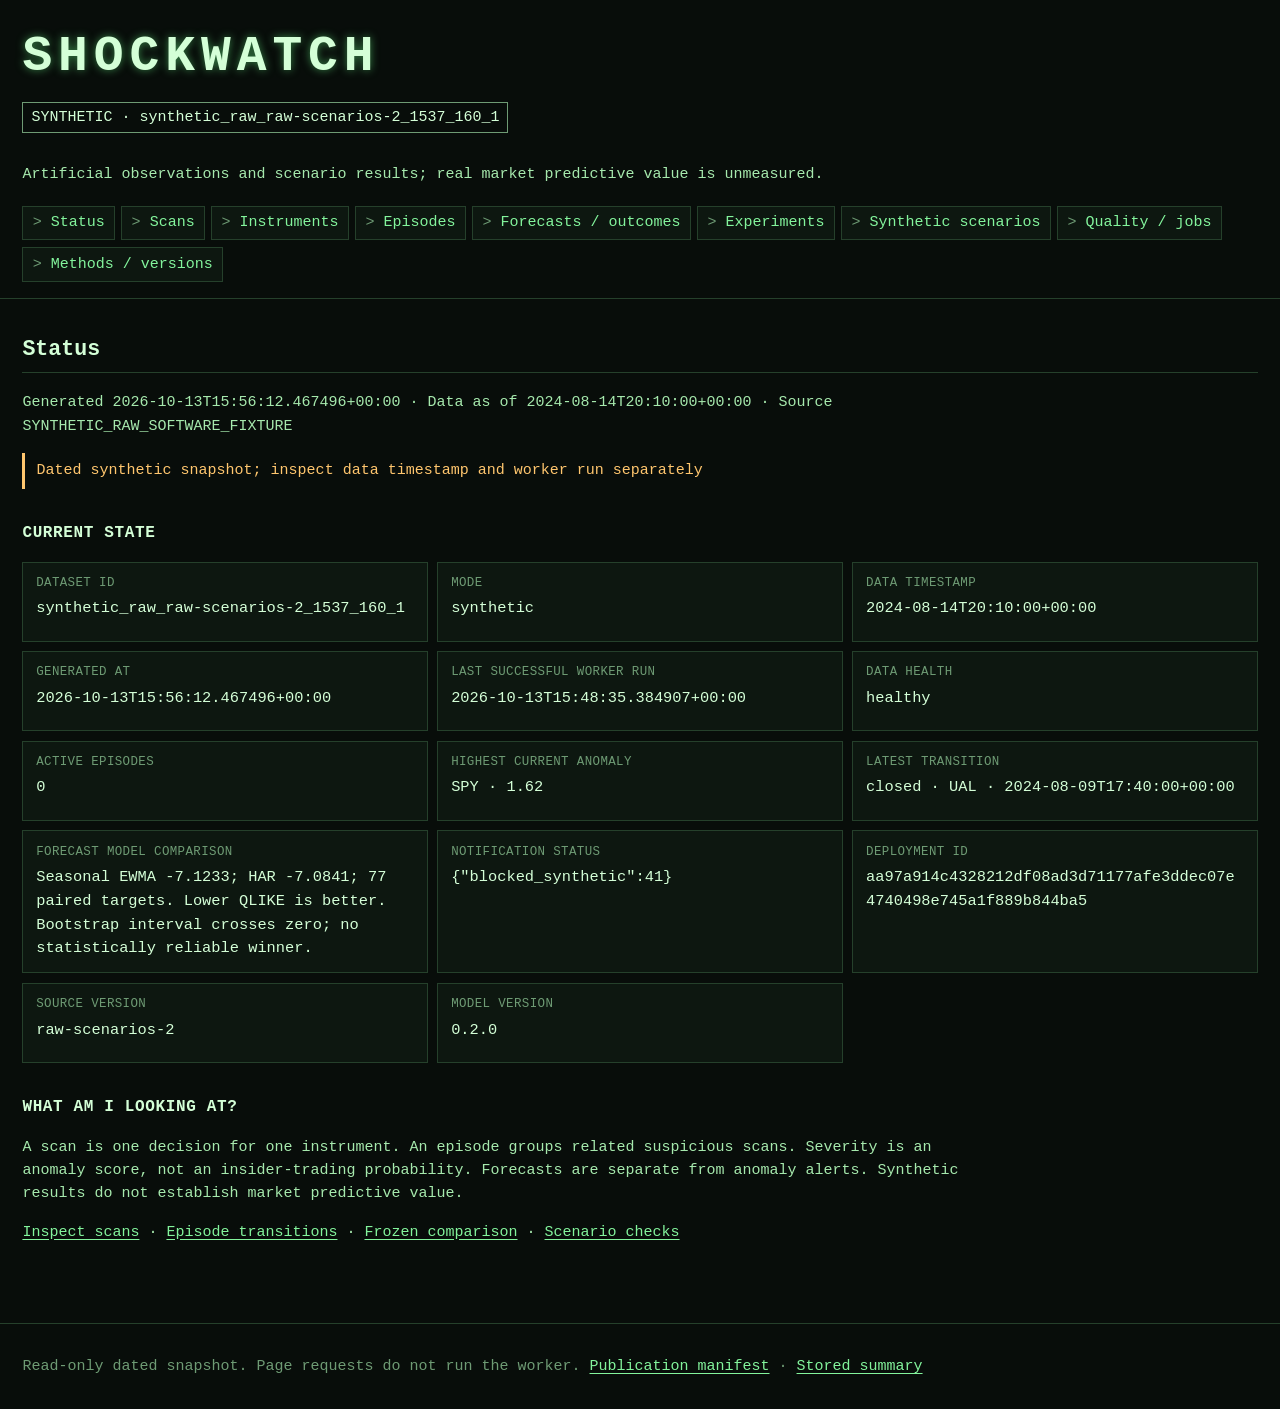
==== docs/index.html @ 3797bafb "Fix synthetic detector assessment and publish sanitized terminal site" ====
<!doctype html><html lang='en'><head><meta charset='utf-8'><meta name='viewport' content='width=device-width,initial-scale=1'>
<title>SHOCKWATCH — Status</title><link rel='stylesheet' href='style.css'></head><body><header><h1>SHOCKWATCH</h1><p class='label'>SYNTHETIC · synthetic_raw_raw-scenarios-2_1537_160_1</p><p>Artificial observations and scenario results; real market predictive value is unmeasured.</p><nav aria-label='Results pages'><a href='index.html'>Status</a><a href='scans.html'>Scans</a><a href='instruments.html'>Instruments</a><a href='episodes.html'>Episodes</a><a href='forecasts.html'>Forecasts / outcomes</a><a href='experiments.html'>Experiments</a><a href='scenarios.html'>Synthetic scenarios</a><a href='health.html'>Quality / jobs</a><a href='methods.html'>Methods / versions</a></nav></header><main><h2>Status</h2><p>Generated <time>2026-10-13T15:56:12.467496+00:00</time> · Data as of 2024-08-14T20:10:00+00:00 · Source SYNTHETIC_RAW_SOFTWARE_FIXTURE</p><p id='freshness' data-recorded='2026-10-13T15:48:35.384907+00:00'>Dated synthetic snapshot; inspect data timestamp and worker run separately</p><h3>Current state</h3><dl class='summary'><div><dt>dataset id</dt><dd>synthetic_raw_raw-scenarios-2_1537_160_1</dd></div><div><dt>mode</dt><dd>synthetic</dd></div><div><dt>data timestamp</dt><dd>2024-08-14T20:10:00+00:00</dd></div><div><dt>generated at</dt><dd>2026-10-13T15:56:12.467496+00:00</dd></div><div><dt>last successful worker run</dt><dd>2026-10-13T15:48:35.384907+00:00</dd></div><div><dt>data health</dt><dd>healthy</dd></div><div><dt>active episodes</dt><dd>0</dd></div><div><dt>highest current anomaly</dt><dd>SPY · 1.62</dd></div><div><dt>latest transition</dt><dd>closed · UAL · 2024-08-09T17:40:00+00:00</dd></div><div><dt>forecast model comparison</dt><dd>Seasonal EWMA -7.1233; HAR -7.0841; 77 paired targets. Lower QLIKE is better. Bootstrap interval crosses zero; no statistically reliable winner.</dd></div><div><dt>notification status</dt><dd>{&quot;blocked_synthetic&quot;:41}</dd></div><div><dt>deployment id</dt><dd>aa97a914c4328212df08ad3d71177afe3ddec07e4740498e745a1f889b844ba5</dd></div><div><dt>source version</dt><dd>raw-scenarios-2</dd></div><div><dt>model version</dt><dd>0.2.0</dd></div></dl><h3>What am I looking at?</h3><p>A scan is one decision for one instrument. An episode groups related suspicious scans. Severity is an anomaly score, not an insider-trading probability. Forecasts are separate from anomaly alerts. Synthetic results do not establish market predictive value.</p><p><a href='scans.html'>Inspect scans</a> · <a href='episodes.html'>Episode transitions</a> · <a href='experiments.html'>Frozen comparison</a> · <a href='scenarios.html'>Scenario checks</a></p></main><footer><p>Read-only dated snapshot. Page requests do not run the worker. <a href='publication.json'>Publication manifest</a> · <a href='exports/summary.json'>Stored summary</a></p></footer><script src='site.js'></script></body></html>
---- docs/style.css ----
:root{color-scheme:dark;--bg:#080d0a;--panel:#0d1710;--line:#25402b;--fg:#a6e9ad;--dim:#6e9b74;--bright:#d4ffd7;--amber:#ffc66e;--red:#ff7878}
*{box-sizing:border-box}
html{background:var(--bg)}
body{margin:0;background:var(--bg);color:var(--fg);font:15px/1.55 Consolas,'Courier New',monospace}
header,main,footer{width:100%;max-width:1320px;min-width:0;margin:auto;padding:1rem 1.4rem}
header{border-bottom:1px solid var(--line);padding-top:1.7rem}
h1{color:var(--bright);font-size:clamp(2rem,5vw,3.1rem);line-height:1.1;letter-spacing:.12em;margin:.15rem 0;text-shadow:0 0 8px #388448}
h2{color:var(--bright);font-size:1.35rem;border-bottom:1px solid var(--line);padding-bottom:.4rem}
h3{color:var(--bright);font-size:1rem;margin-top:2rem;text-transform:uppercase;letter-spacing:.04em}
p{max-width:105ch;overflow-wrap:anywhere}
a{color:#83f49c;text-decoration:underline;text-underline-offset:3px}
a:hover,a:focus{color:var(--bright);background:#183820}
a:focus-visible,input:focus-visible,summary:focus-visible{outline:2px solid var(--amber);outline-offset:2px}
nav{display:flex;flex-wrap:wrap;gap:.4rem;margin-top:1.2rem;max-width:100%;min-width:0}
nav a{display:inline-block;text-decoration:none;border:1px solid var(--line);padding:.3rem .58rem;background:var(--panel);overflow-wrap:anywhere;min-width:0}
nav a:before{content:'> ';color:var(--dim)}
.label{display:inline-block;border:1px solid var(--dim);padding:.2rem .5rem;color:var(--bright);max-width:100%;overflow-wrap:anywhere}
.scroll{max-width:100%;overflow-x:auto;margin:1rem 0;border:1px solid var(--line)}
table{width:100%;min-width:max-content;border-collapse:collapse;font-size:.86rem}
th,td{text-align:left;border-bottom:1px solid var(--line);padding:.5rem .65rem;vertical-align:top;max-width:42ch}
th{color:var(--bright);background:#132719;position:sticky;top:0;text-transform:uppercase;font-size:.75rem;letter-spacing:.04em}
tbody tr:nth-child(even){background:#0b140e}
tbody tr:hover{background:#12291a}
.crossed{color:var(--amber);font-weight:bold}
.badge{display:inline-block;border:1px solid currentColor;padding:.08rem .4rem;font-size:.78rem}
.badge.pass{color:var(--fg)}.badge.fail{color:var(--red)}.badge.muted{color:var(--dim)}
dl{display:grid;grid-template-columns:minmax(13rem,20rem) minmax(0,1fr);gap:.5rem 1rem}
dt{color:var(--dim)}dd{margin:0;color:var(--bright);overflow-wrap:anywhere}
dl.summary{grid-template-columns:repeat(3,minmax(0,1fr));gap:.6rem}
dl.summary>div{border:1px solid var(--line);background:var(--panel);padding:.7rem .8rem;min-height:5rem}
dl.summary dt{font-size:.78rem;text-transform:uppercase;letter-spacing:.03em}
dl.summary dd{margin-top:.25rem;font-size:.96rem}
details{border:1px solid var(--line);padding:.3rem .5rem;max-width:70ch}
details summary{cursor:pointer;color:var(--fg)}
details[open]{background:var(--panel)}
pre{white-space:pre-wrap;overflow-wrap:anywhere;font:inherit;color:var(--dim);max-height:28rem;overflow:auto}
input{background:#0b160e;color:var(--bright);font:inherit;border:1px solid var(--dim);padding:.35rem}
footer{border-top:1px solid var(--line);margin-top:3rem;color:var(--dim)}
#freshness{border-left:3px solid var(--amber);padding:.4rem .7rem;color:var(--amber)}
.meta{color:var(--dim)}
.skip{position:absolute;left:-9999px}.skip:focus{left:.6rem;top:.6rem;z-index:10;background:var(--bg);padding:.5rem}
@media(max-width:950px){dl.summary{grid-template-columns:repeat(2,minmax(0,1fr))}}
@media(max-width:650px){header,main,footer{padding:.8rem}body{font-size:13px}dl,dl.summary{grid-template-columns:1fr}nav a{flex:1 1 45%;text-align:center}th,td{padding:.4rem}}
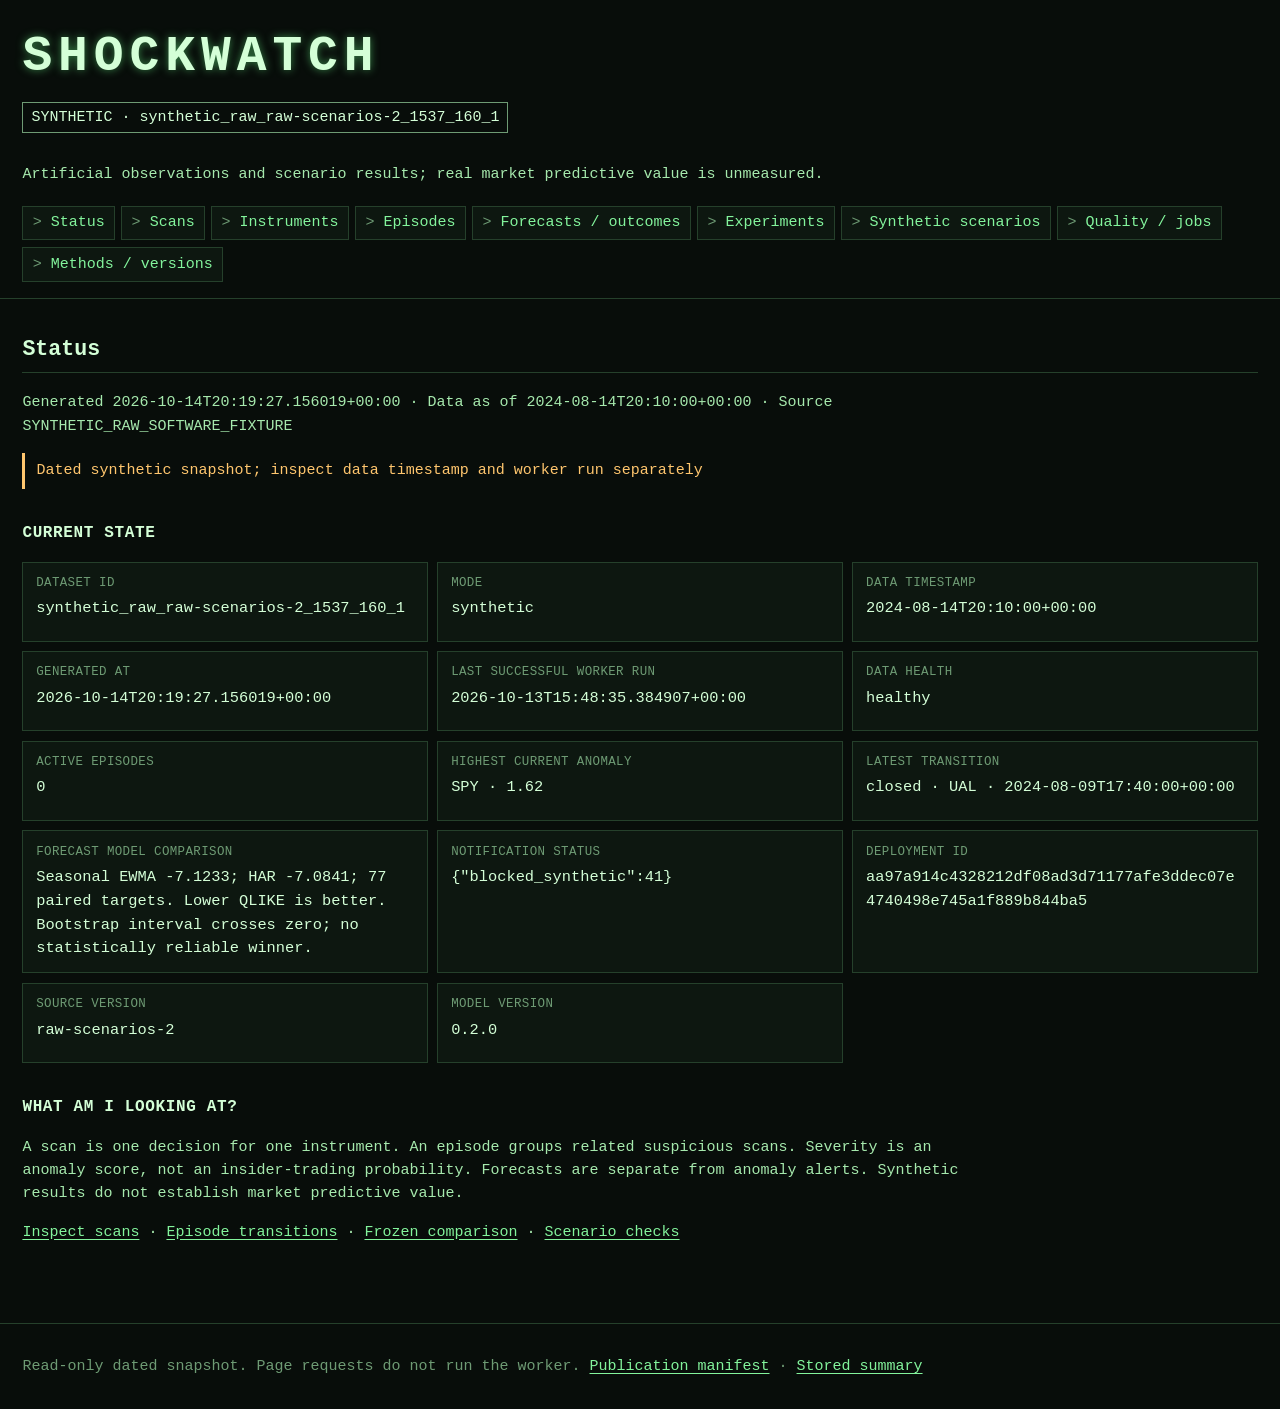
==== commit b0f4c08d: "Preserve public export bytes for Pages manifest" ====
--- a/docs/index.html
+++ b/docs/index.html
@@ -1,2 +1,2 @@
 <!doctype html><html lang='en'><head><meta charset='utf-8'><meta name='viewport' content='width=device-width,initial-scale=1'>
-<title>SHOCKWATCH — Status</title><link rel='stylesheet' href='style.css'></head><body><header><h1>SHOCKWATCH</h1><p class='label'>SYNTHETIC · synthetic_raw_raw-scenarios-2_1537_160_1</p><p>Artificial observations and scenario results; real market predictive value is unmeasured.</p><nav aria-label='Results pages'><a href='index.html'>Status</a><a href='scans.html'>Scans</a><a href='instruments.html'>Instruments</a><a href='episodes.html'>Episodes</a><a href='forecasts.html'>Forecasts / outcomes</a><a href='experiments.html'>Experiments</a><a href='scenarios.html'>Synthetic scenarios</a><a href='health.html'>Quality / jobs</a><a href='methods.html'>Methods / versions</a></nav></header><main><h2>Status</h2><p>Generated <time>2026-10-13T15:56:12.467496+00:00</time> · Data as of 2024-08-14T20:10:00+00:00 · Source SYNTHETIC_RAW_SOFTWARE_FIXTURE</p><p id='freshness' data-recorded='2026-10-13T15:48:35.384907+00:00'>Dated synthetic snapshot; inspect data timestamp and worker run separately</p><h3>Current state</h3><dl class='summary'><div><dt>dataset id</dt><dd>synthetic_raw_raw-scenarios-2_1537_160_1</dd></div><div><dt>mode</dt><dd>synthetic</dd></div><div><dt>data timestamp</dt><dd>2024-08-14T20:10:00+00:00</dd></div><div><dt>generated at</dt><dd>2026-10-13T15:56:12.467496+00:00</dd></div><div><dt>last successful worker run</dt><dd>2026-10-13T15:48:35.384907+00:00</dd></div><div><dt>data health</dt><dd>healthy</dd></div><div><dt>active episodes</dt><dd>0</dd></div><div><dt>highest current anomaly</dt><dd>SPY · 1.62</dd></div><div><dt>latest transition</dt><dd>closed · UAL · 2024-08-09T17:40:00+00:00</dd></div><div><dt>forecast model comparison</dt><dd>Seasonal EWMA -7.1233; HAR -7.0841; 77 paired targets. Lower QLIKE is better. Bootstrap interval crosses zero; no statistically reliable winner.</dd></div><div><dt>notification status</dt><dd>{&quot;blocked_synthetic&quot;:41}</dd></div><div><dt>deployment id</dt><dd>aa97a914c4328212df08ad3d71177afe3ddec07e4740498e745a1f889b844ba5</dd></div><div><dt>source version</dt><dd>raw-scenarios-2</dd></div><div><dt>model version</dt><dd>0.2.0</dd></div></dl><h3>What am I looking at?</h3><p>A scan is one decision for one instrument. An episode groups related suspicious scans. Severity is an anomaly score, not an insider-trading probability. Forecasts are separate from anomaly alerts. Synthetic results do not establish market predictive value.</p><p><a href='scans.html'>Inspect scans</a> · <a href='episodes.html'>Episode transitions</a> · <a href='experiments.html'>Frozen comparison</a> · <a href='scenarios.html'>Scenario checks</a></p></main><footer><p>Read-only dated snapshot. Page requests do not run the worker. <a href='publication.json'>Publication manifest</a> · <a href='exports/summary.json'>Stored summary</a></p></footer><script src='site.js'></script></body></html>+<title>SHOCKWATCH — Status</title><link rel='stylesheet' href='style.css'></head><body><header><h1>SHOCKWATCH</h1><p class='label'>SYNTHETIC · synthetic_raw_raw-scenarios-2_1537_160_1</p><p>Artificial observations and scenario results; real market predictive value is unmeasured.</p><nav aria-label='Results pages'><a href='index.html'>Status</a><a href='scans.html'>Scans</a><a href='instruments.html'>Instruments</a><a href='episodes.html'>Episodes</a><a href='forecasts.html'>Forecasts / outcomes</a><a href='experiments.html'>Experiments</a><a href='scenarios.html'>Synthetic scenarios</a><a href='health.html'>Quality / jobs</a><a href='methods.html'>Methods / versions</a></nav></header><main><h2>Status</h2><p>Generated <time>2026-10-14T20:19:27.156019+00:00</time> · Data as of 2024-08-14T20:10:00+00:00 · Source SYNTHETIC_RAW_SOFTWARE_FIXTURE</p><p id='freshness' data-recorded='2026-10-13T15:48:35.384907+00:00'>Dated synthetic snapshot; inspect data timestamp and worker run separately</p><h3>Current state</h3><dl class='summary'><div><dt>dataset id</dt><dd>synthetic_raw_raw-scenarios-2_1537_160_1</dd></div><div><dt>mode</dt><dd>synthetic</dd></div><div><dt>data timestamp</dt><dd>2024-08-14T20:10:00+00:00</dd></div><div><dt>generated at</dt><dd>2026-10-14T20:19:27.156019+00:00</dd></div><div><dt>last successful worker run</dt><dd>2026-10-13T15:48:35.384907+00:00</dd></div><div><dt>data health</dt><dd>healthy</dd></div><div><dt>active episodes</dt><dd>0</dd></div><div><dt>highest current anomaly</dt><dd>SPY · 1.62</dd></div><div><dt>latest transition</dt><dd>closed · UAL · 2024-08-09T17:40:00+00:00</dd></div><div><dt>forecast model comparison</dt><dd>Seasonal EWMA -7.1233; HAR -7.0841; 77 paired targets. Lower QLIKE is better. Bootstrap interval crosses zero; no statistically reliable winner.</dd></div><div><dt>notification status</dt><dd>{&quot;blocked_synthetic&quot;:41}</dd></div><div><dt>deployment id</dt><dd>aa97a914c4328212df08ad3d71177afe3ddec07e4740498e745a1f889b844ba5</dd></div><div><dt>source version</dt><dd>raw-scenarios-2</dd></div><div><dt>model version</dt><dd>0.2.0</dd></div></dl><h3>What am I looking at?</h3><p>A scan is one decision for one instrument. An episode groups related suspicious scans. Severity is an anomaly score, not an insider-trading probability. Forecasts are separate from anomaly alerts. Synthetic results do not establish market predictive value.</p><p><a href='scans.html'>Inspect scans</a> · <a href='episodes.html'>Episode transitions</a> · <a href='experiments.html'>Frozen comparison</a> · <a href='scenarios.html'>Scenario checks</a></p></main><footer><p>Read-only dated snapshot. Page requests do not run the worker. <a href='publication.json'>Publication manifest</a> · <a href='exports/summary.json'>Stored summary</a></p></footer><script src='site.js'></script></body></html>
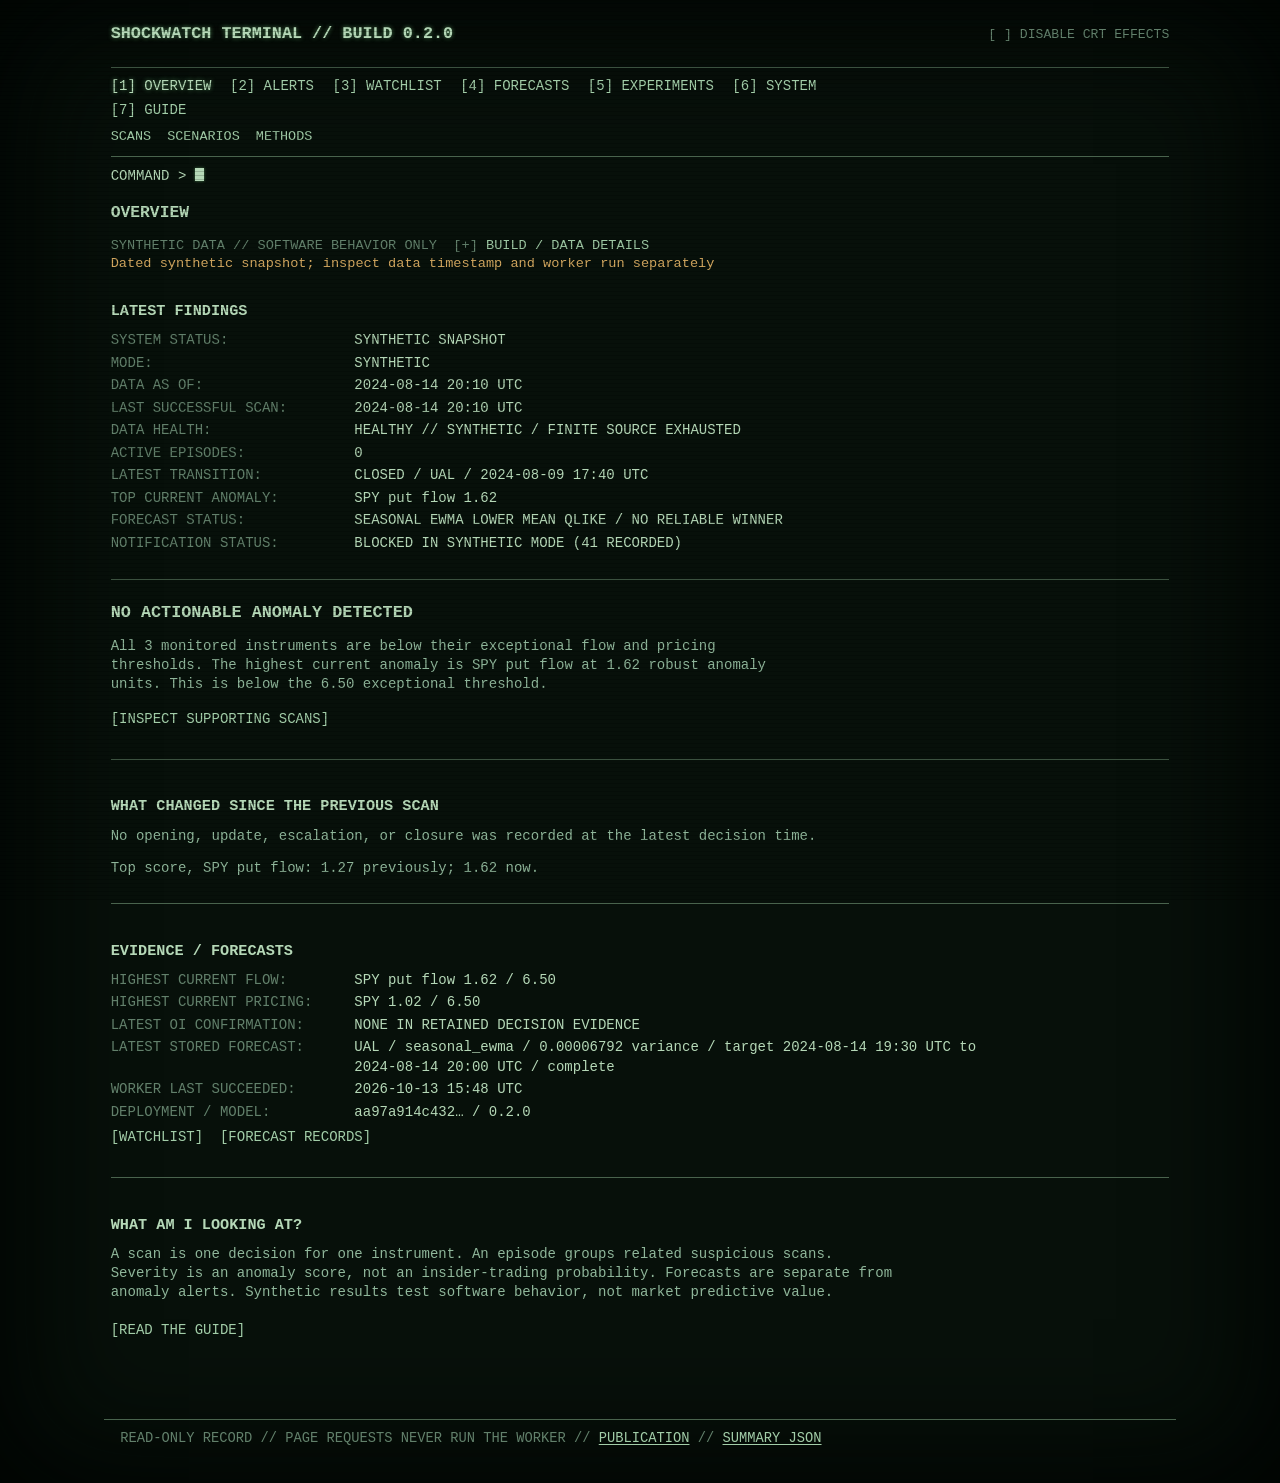
==== commit a093d878: "Redesign public site as CRT terminal with deterministic findings" ====
--- a/docs/index.html
+++ b/docs/index.html
@@ -1,2 +1 @@
-<!doctype html><html lang='en'><head><meta charset='utf-8'><meta name='viewport' content='width=device-width,initial-scale=1'>
-<title>SHOCKWATCH — Status</title><link rel='stylesheet' href='style.css'></head><body><header><h1>SHOCKWATCH</h1><p class='label'>SYNTHETIC · synthetic_raw_raw-scenarios-2_1537_160_1</p><p>Artificial observations and scenario results; real market predictive value is unmeasured.</p><nav aria-label='Results pages'><a href='index.html'>Status</a><a href='scans.html'>Scans</a><a href='instruments.html'>Instruments</a><a href='episodes.html'>Episodes</a><a href='forecasts.html'>Forecasts / outcomes</a><a href='experiments.html'>Experiments</a><a href='scenarios.html'>Synthetic scenarios</a><a href='health.html'>Quality / jobs</a><a href='methods.html'>Methods / versions</a></nav></header><main><h2>Status</h2><p>Generated <time>2026-10-14T20:19:27.156019+00:00</time> · Data as of 2024-08-14T20:10:00+00:00 · Source SYNTHETIC_RAW_SOFTWARE_FIXTURE</p><p id='freshness' data-recorded='2026-10-13T15:48:35.384907+00:00'>Dated synthetic snapshot; inspect data timestamp and worker run separately</p><h3>Current state</h3><dl class='summary'><div><dt>dataset id</dt><dd>synthetic_raw_raw-scenarios-2_1537_160_1</dd></div><div><dt>mode</dt><dd>synthetic</dd></div><div><dt>data timestamp</dt><dd>2024-08-14T20:10:00+00:00</dd></div><div><dt>generated at</dt><dd>2026-10-14T20:19:27.156019+00:00</dd></div><div><dt>last successful worker run</dt><dd>2026-10-13T15:48:35.384907+00:00</dd></div><div><dt>data health</dt><dd>healthy</dd></div><div><dt>active episodes</dt><dd>0</dd></div><div><dt>highest current anomaly</dt><dd>SPY · 1.62</dd></div><div><dt>latest transition</dt><dd>closed · UAL · 2024-08-09T17:40:00+00:00</dd></div><div><dt>forecast model comparison</dt><dd>Seasonal EWMA -7.1233; HAR -7.0841; 77 paired targets. Lower QLIKE is better. Bootstrap interval crosses zero; no statistically reliable winner.</dd></div><div><dt>notification status</dt><dd>{&quot;blocked_synthetic&quot;:41}</dd></div><div><dt>deployment id</dt><dd>aa97a914c4328212df08ad3d71177afe3ddec07e4740498e745a1f889b844ba5</dd></div><div><dt>source version</dt><dd>raw-scenarios-2</dd></div><div><dt>model version</dt><dd>0.2.0</dd></div></dl><h3>What am I looking at?</h3><p>A scan is one decision for one instrument. An episode groups related suspicious scans. Severity is an anomaly score, not an insider-trading probability. Forecasts are separate from anomaly alerts. Synthetic results do not establish market predictive value.</p><p><a href='scans.html'>Inspect scans</a> · <a href='episodes.html'>Episode transitions</a> · <a href='experiments.html'>Frozen comparison</a> · <a href='scenarios.html'>Scenario checks</a></p></main><footer><p>Read-only dated snapshot. Page requests do not run the worker. <a href='publication.json'>Publication manifest</a> · <a href='exports/summary.json'>Stored summary</a></p></footer><script src='site.js'></script></body></html>+<!doctype html><html lang='en'><head><meta charset='utf-8'><meta name='viewport' content='width=device-width,initial-scale=1'><title>SHOCKWATCH // Overview</title><link rel='stylesheet' href='style.css'></head><body><input class='effects-check' id='effects-off' type='checkbox' aria-label='Disable scanlines and glow'><div class='terminal-screen'><a class='skip' href='#content'>Skip to content</a><header><div class='terminal-head'><h1 class='glow'>SHOCKWATCH TERMINAL // BUILD 0.2.0</h1><label class='effects-label' for='effects-off'><span class='effects-mark' aria-hidden='true'></span> DISABLE CRT EFFECTS</label></div><hr class='terminal-rule'><nav class='command-nav' aria-label='Main commands'><a class='current' aria-current='page' href='index.html'>[1] OVERVIEW</a><a href='episodes.html'>[2] ALERTS</a><a href='instruments.html'>[3] WATCHLIST</a><a href='forecasts.html'>[4] FORECASTS</a><a href='experiments.html'>[5] EXPERIMENTS</a><a href='health.html'>[6] SYSTEM</a><a href='guide.html'>[7] GUIDE</a></nav><div class='sub-nav'><a href='scans.html'>SCANS</a><a href='scenarios.html'>SCENARIOS</a><a href='methods.html'>METHODS</a></div><hr class='terminal-rule'><p class='prompt'>COMMAND &gt; <span class='cursor' aria-hidden='true'></span></p></header><main id='content'><h2>OVERVIEW</h2><div class='screen-meta'>SYNTHETIC DATA // SOFTWARE BEHAVIOR ONLY <details><summary>BUILD / DATA DETAILS</summary><dl class='summary'><div><dt>Dataset ID</dt><dd>synthetic_raw_raw-scenarios-2_1537_160_1</dd></div><div><dt>Mode</dt><dd>synthetic</dd></div><div><dt>Source version</dt><dd>raw-scenarios-2</dd></div><div><dt>Model version</dt><dd>0.2.0</dd></div><div><dt>Build time</dt><dd>2026-10-14T20:46:08.013613+00:00</dd></div><div><dt>Data timestamp</dt><dd>2024-08-14T20:10:00+00:00</dd></div><div><dt>Deployment ID</dt><dd>aa97a914c4328212df08ad3d71177afe3ddec07e4740498e745a1f889b844ba5</dd></div></dl></details><p id='freshness' data-recorded='2026-10-13T15:48:35.384907+00:00'>Dated synthetic snapshot; inspect data timestamp and worker run separately</p></div><section><h3>LATEST FINDINGS</h3><div class='summary'><div><dt>SYSTEM STATUS:</dt><dd>SYNTHETIC SNAPSHOT</dd></div><div><dt>MODE:</dt><dd>SYNTHETIC</dd></div><div><dt>DATA AS OF:</dt><dd>2024-08-14 20:10 UTC</dd></div><div><dt>LAST SUCCESSFUL SCAN:</dt><dd>2024-08-14 20:10 UTC</dd></div><div><dt>DATA HEALTH:</dt><dd>HEALTHY // SYNTHETIC / FINITE SOURCE EXHAUSTED</dd></div><div><dt>ACTIVE EPISODES:</dt><dd>0</dd></div><div><dt>LATEST TRANSITION:</dt><dd>CLOSED / UAL / 2024-08-09 17:40 UTC</dd></div><div><dt>TOP CURRENT ANOMALY:</dt><dd>SPY put flow 1.62</dd></div><div><dt>FORECAST STATUS:</dt><dd>SEASONAL EWMA LOWER MEAN QLIKE / NO RELIABLE WINNER</dd></div><div><dt>NOTIFICATION STATUS:</dt><dd>BLOCKED IN SYNTHETIC MODE (41 RECORDED)</dd></div></div></section><section class='section-rule'><h3 class='finding-title'>NO ACTIONABLE ANOMALY DETECTED</h3><p class='finding-copy'>All 3 monitored instruments are below their exceptional flow and pricing thresholds. The highest current anomaly is SPY put flow at 1.62 robust anomaly units. This is below the 6.50 exceptional threshold.</p><a class='command-link' href='scans.html'>INSPECT SUPPORTING SCANS</a></section><section class='section-rule'><h3>WHAT CHANGED SINCE THE PREVIOUS SCAN</h3><p>No opening, update, escalation, or closure was recorded at the latest decision time.</p><p>Top score, SPY put flow: 1.27 previously; 1.62 now.</p></section><section class='section-rule'><h3>EVIDENCE / FORECASTS</h3><div class='summary'><div><dt>HIGHEST CURRENT FLOW:</dt><dd>SPY put flow 1.62 / 6.50</dd></div><div><dt>HIGHEST CURRENT PRICING:</dt><dd>SPY 1.02 / 6.50</dd></div><div><dt>LATEST OI CONFIRMATION:</dt><dd>NONE IN RETAINED DECISION EVIDENCE</dd></div><div><dt>LATEST STORED FORECAST:</dt><dd>UAL / seasonal_ewma / 0.00006792 variance / target 2024-08-14 19:30 UTC to 2024-08-14 20:00 UTC / complete</dd></div><div><dt>WORKER LAST SUCCEEDED:</dt><dd>2026-10-13 15:48 UTC</dd></div><div><dt>DEPLOYMENT / MODEL:</dt><dd>aa97a914c432… / 0.2.0</dd></div></div><a class='command-link' href='instruments.html'>WATCHLIST</a><a class='command-link' href='forecasts.html'>FORECAST RECORDS</a></section><section class='section-rule'><h3>WHAT AM I LOOKING AT?</h3><p>A scan is one decision for one instrument. An episode groups related suspicious scans. Severity is an anomaly score, not an insider-trading probability. Forecasts are separate from anomaly alerts. Synthetic results test software behavior, not market predictive value.</p><a class='command-link' href='guide.html'>READ THE GUIDE</a></section></main><footer><p>READ-ONLY RECORD // PAGE REQUESTS NEVER RUN THE WORKER // <a href='publication.json'>PUBLICATION</a> // <a href='exports/summary.json'>SUMMARY JSON</a></p></footer></div><script src='site.js'></script></body></html>
--- a/docs/style.css
+++ b/docs/style.css
@@ -1,44 +1,88 @@
 
-:root{color-scheme:dark;--bg:#080d0a;--panel:#0d1710;--line:#25402b;--fg:#a6e9ad;--dim:#6e9b74;--bright:#d4ffd7;--amber:#ffc66e;--red:#ff7878}
+:root{color-scheme:dark;--screen:#07100a;--ink:#8fb69a;--strong:#b5d8b7;--dim:#62806b;--rule:#49634d;--amber:#d2a75f;--red:#cb7771}
 *{box-sizing:border-box}
-html{background:var(--bg)}
-body{margin:0;background:var(--bg);color:var(--fg);font:15px/1.55 Consolas,'Courier New',monospace}
-header,main,footer{width:100%;max-width:1320px;min-width:0;margin:auto;padding:1rem 1.4rem}
-header{border-bottom:1px solid var(--line);padding-top:1.7rem}
-h1{color:var(--bright);font-size:clamp(2rem,5vw,3.1rem);line-height:1.1;letter-spacing:.12em;margin:.15rem 0;text-shadow:0 0 8px #388448}
-h2{color:var(--bright);font-size:1.35rem;border-bottom:1px solid var(--line);padding-bottom:.4rem}
-h3{color:var(--bright);font-size:1rem;margin-top:2rem;text-transform:uppercase;letter-spacing:.04em}
-p{max-width:105ch;overflow-wrap:anywhere}
-a{color:#83f49c;text-decoration:underline;text-underline-offset:3px}
-a:hover,a:focus{color:var(--bright);background:#183820}
-a:focus-visible,input:focus-visible,summary:focus-visible{outline:2px solid var(--amber);outline-offset:2px}
-nav{display:flex;flex-wrap:wrap;gap:.4rem;margin-top:1.2rem;max-width:100%;min-width:0}
-nav a{display:inline-block;text-decoration:none;border:1px solid var(--line);padding:.3rem .58rem;background:var(--panel);overflow-wrap:anywhere;min-width:0}
-nav a:before{content:'> ';color:var(--dim)}
-.label{display:inline-block;border:1px solid var(--dim);padding:.2rem .5rem;color:var(--bright);max-width:100%;overflow-wrap:anywhere}
-.scroll{max-width:100%;overflow-x:auto;margin:1rem 0;border:1px solid var(--line)}
-table{width:100%;min-width:max-content;border-collapse:collapse;font-size:.86rem}
-th,td{text-align:left;border-bottom:1px solid var(--line);padding:.5rem .65rem;vertical-align:top;max-width:42ch}
-th{color:var(--bright);background:#132719;position:sticky;top:0;text-transform:uppercase;font-size:.75rem;letter-spacing:.04em}
-tbody tr:nth-child(even){background:#0b140e}
-tbody tr:hover{background:#12291a}
-.crossed{color:var(--amber);font-weight:bold}
-.badge{display:inline-block;border:1px solid currentColor;padding:.08rem .4rem;font-size:.78rem}
-.badge.pass{color:var(--fg)}.badge.fail{color:var(--red)}.badge.muted{color:var(--dim)}
-dl{display:grid;grid-template-columns:minmax(13rem,20rem) minmax(0,1fr);gap:.5rem 1rem}
-dt{color:var(--dim)}dd{margin:0;color:var(--bright);overflow-wrap:anywhere}
-dl.summary{grid-template-columns:repeat(3,minmax(0,1fr));gap:.6rem}
-dl.summary>div{border:1px solid var(--line);background:var(--panel);padding:.7rem .8rem;min-height:5rem}
-dl.summary dt{font-size:.78rem;text-transform:uppercase;letter-spacing:.03em}
-dl.summary dd{margin-top:.25rem;font-size:.96rem}
-details{border:1px solid var(--line);padding:.3rem .5rem;max-width:70ch}
-details summary{cursor:pointer;color:var(--fg)}
-details[open]{background:var(--panel)}
-pre{white-space:pre-wrap;overflow-wrap:anywhere;font:inherit;color:var(--dim);max-height:28rem;overflow:auto}
-input{background:#0b160e;color:var(--bright);font:inherit;border:1px solid var(--dim);padding:.35rem}
-footer{border-top:1px solid var(--line);margin-top:3rem;color:var(--dim)}
-#freshness{border-left:3px solid var(--amber);padding:.4rem .7rem;color:var(--amber)}
-.meta{color:var(--dim)}
-.skip{position:absolute;left:-9999px}.skip:focus{left:.6rem;top:.6rem;z-index:10;background:var(--bg);padding:.5rem}
-@media(max-width:950px){dl.summary{grid-template-columns:repeat(2,minmax(0,1fr))}}
-@media(max-width:650px){header,main,footer{padding:.8rem}body{font-size:13px}dl,dl.summary{grid-template-columns:1fr}nav a{flex:1 1 45%;text-align:center}th,td{padding:.4rem}}
+html{background:#030704}
+body{margin:0;color:var(--ink);background:var(--screen);font:14px/1.36 'Lucida Console',Consolas,'Courier New',monospace}
+.effects-check{position:absolute;opacity:0;width:1px;height:1px}
+.terminal-screen{min-height:100vh;position:relative;background:var(--screen);box-shadow:inset 0 0 115px 26px #010402}
+.terminal-screen:before{content:'';position:fixed;inset:0;z-index:20;pointer-events:none;opacity:.18;background-image:url("data:image/svg+xml,%3Csvg xmlns='http%3A%2F%2Fwww.w3.org%2F2000%2Fsvg' width='2' height='4'%3E%3Cpath d='M0 3.5h2' stroke='%23000000' stroke-width='1'/%3E%3C/svg%3E")}
+#effects-off:checked+.terminal-screen{box-shadow:none}
+#effects-off:checked+.terminal-screen:before{display:none}
+#effects-off:checked+.terminal-screen .glow,#effects-off:checked+.terminal-screen .cursor{text-shadow:none}
+::selection{color:#061007;background:#9ec6a4}
+header,main,footer{width:min(100%,130ch);margin:auto;padding:0 2ch}
+header{padding-top:1.35rem}
+main{padding-top:1rem;padding-bottom:3rem}
+footer{padding-top:.65rem;padding-bottom:1.3rem;border-top:1px solid var(--rule);color:var(--dim);font-size:.86rem}
+h1,h2,h3,h4,p,dl{margin:0 0 .8rem}
+h1{font-size:1.05rem;font-weight:700;letter-spacing:0;line-height:1.4;color:var(--strong)}
+h2{font-size:1.02rem;color:var(--strong);margin:0 0 .8rem;font-weight:700}
+h3{font-size:.95rem;color:var(--strong);margin:1.7rem 0 .6rem}
+h4{font-size:.9rem;color:var(--strong);margin:1rem 0 .4rem}
+p{max-width:94ch;overflow-wrap:anywhere}
+.glow{text-shadow:0 0 4px #487d50}
+.terminal-rule{border:0;border-top:1px solid var(--rule);margin:.58rem 0}
+.terminal-head{display:flex;gap:1rem;align-items:baseline;justify-content:space-between;flex-wrap:wrap}
+.effects-label{color:var(--dim);cursor:pointer;font-size:.82rem;white-space:nowrap}
+.effects-label:hover{color:var(--strong)}
+.effects-mark:before{content:'[ ]'}
+#effects-off:checked+.terminal-screen .effects-mark:before{content:'[X]'}
+#effects-off:checked+.terminal-screen .effects-label{color:var(--amber)}
+.command-nav{display:flex;flex-wrap:wrap;column-gap:2.2ch;row-gap:.26rem;max-width:86ch}
+.command-nav a,.sub-nav a{text-decoration:none;white-space:nowrap}
+.command-nav a.current{color:var(--strong);text-shadow:0 0 4px #487d50}
+.sub-nav{display:flex;flex-wrap:wrap;column-gap:2ch;row-gap:.2rem;margin:.55rem 0 0;color:var(--dim);font-size:.84rem}
+.prompt{margin:.6rem 0 0;color:var(--strong)}
+.cursor{display:inline-block;width:.65em;height:.95em;vertical-align:-.12em;background:var(--strong);box-shadow:0 0 3px #487d50}
+.screen-meta{color:var(--dim);font-size:.85rem;margin:.6rem 0 1.2rem}
+.screen-meta details{display:inline-block;margin-left:1ch}
+.screen-meta details[open]{display:block}
+.screen-meta dl{margin:.5rem 0}
+a{color:#a2cda8;text-decoration:underline;text-underline-offset:2px}
+a:hover{color:#d2e9d2;background:#17321c}
+a:focus-visible,input:focus-visible,summary:focus-visible,label:focus-visible{outline:1px solid var(--amber);outline-offset:2px}
+section{margin:0 0 1.6rem}
+.section-rule{border-top:1px solid var(--rule);padding-top:.58rem}
+.summary{display:grid;grid-template-columns:minmax(21ch,27ch) minmax(0,1fr);column-gap:2ch;row-gap:.22rem;max-width:108ch}
+.summary>div{display:contents}
+.summary dt{color:var(--dim);text-transform:uppercase}
+.summary dd{margin:0;color:var(--strong);overflow-wrap:anywhere}
+.finding-title{font-size:1.05rem;color:var(--strong);margin:.8rem 0}
+.finding-title.alert{color:var(--amber)}
+.finding-copy{max-width:78ch;margin:.55rem 0}
+.finding-lines{margin:.6rem 0 1rem 2ch}
+.finding-lines p{margin:.16rem 0}
+.command-link{display:inline-block;margin:.4rem 2ch .3rem 0;text-decoration:none}
+.command-link:before{content:'['}.command-link:after{content:']'}
+.dim,.meta,.secondary{color:var(--dim)}
+.amber,.warning{color:var(--amber)}
+.failure,.critical,.badge.fail{color:var(--red)}
+.badge{font-weight:700}.badge.pass{color:var(--strong)}.badge.muted{color:var(--dim)}
+.crossed{color:var(--amber);font-weight:700}
+.statusline{display:flex;flex-wrap:wrap;gap:.35rem 3ch;margin:.5rem 0}
+.statusline strong{color:var(--strong)}
+.record{border-top:1px solid var(--rule);padding:.6rem 0 .85rem;max-width:105ch}
+.record-head{display:flex;flex-wrap:wrap;align-items:baseline;gap:.3rem 2ch;color:var(--strong)}
+.record-head .secondary{font-size:.85rem;font-weight:400}
+.record dl{display:grid;grid-template-columns:minmax(19ch,27ch) minmax(0,1fr);gap:.16rem 1ch;margin:.55rem 0}
+.record dl>div{display:contents}
+.record dt{color:var(--dim)}.record dd{margin:0;overflow-wrap:anywhere}
+.record .raw{margin-top:.4rem}
+.scroll{max-width:100%;overflow-x:auto;margin:.6rem 0 1rem}
+table{width:100%;min-width:max-content;border-collapse:collapse;font-size:.85rem;font-variant-numeric:tabular-nums}
+th,td{text-align:left;border-bottom:1px dotted #334b38;padding:.35rem 1.6ch .35rem 0;vertical-align:top;max-width:42ch}
+th{color:var(--strong);font-weight:700;position:sticky;top:0;background:var(--screen)}
+tbody tr:hover{background:#102015}
+details{max-width:100ch}.raw{margin:.5rem 0;color:var(--dim)}
+summary{cursor:pointer;color:#9cc6a2;list-style:none}
+summary:before{content:'[+] ';color:var(--dim)}
+details[open]>summary:before{content:'[-] '}
+pre{white-space:pre-wrap;overflow-wrap:anywhere;font:inherit;color:var(--dim);max-height:32rem;overflow:auto;margin:.5rem 0 1rem}
+ol,ul{padding-left:3ch;max-width:95ch;margin:.35rem 0 1rem}
+li{margin:.25rem 0}
+code{font:inherit;color:var(--strong)}
+input{background:#09160d;color:var(--strong);font:inherit;border:1px solid var(--rule);padding:.25rem}
+#freshness{color:var(--amber)}
+.skip{position:absolute;left:-9999px}.skip:focus{left:1ch;top:1ch;z-index:30;background:var(--screen);padding:.5rem}
+@media(max-width:650px){body{font-size:12px;line-height:1.42}header,main,footer{padding-left:1.25ch;padding-right:1.25ch}.terminal-screen{box-shadow:inset 0 0 55px 8px #010402}.command-nav{column-gap:1.4ch}.summary{grid-template-columns:minmax(0,1fr);row-gap:0}.summary>div{display:block;margin:.24rem 0}.summary dd{margin-left:1ch}.record dl{grid-template-columns:minmax(0,1fr)}.record dd{margin-left:1ch}th,td{padding-right:2ch}}
+@media(prefers-reduced-motion:reduce){.terminal-screen:before{display:none}.glow{text-shadow:none}.cursor{box-shadow:none}}
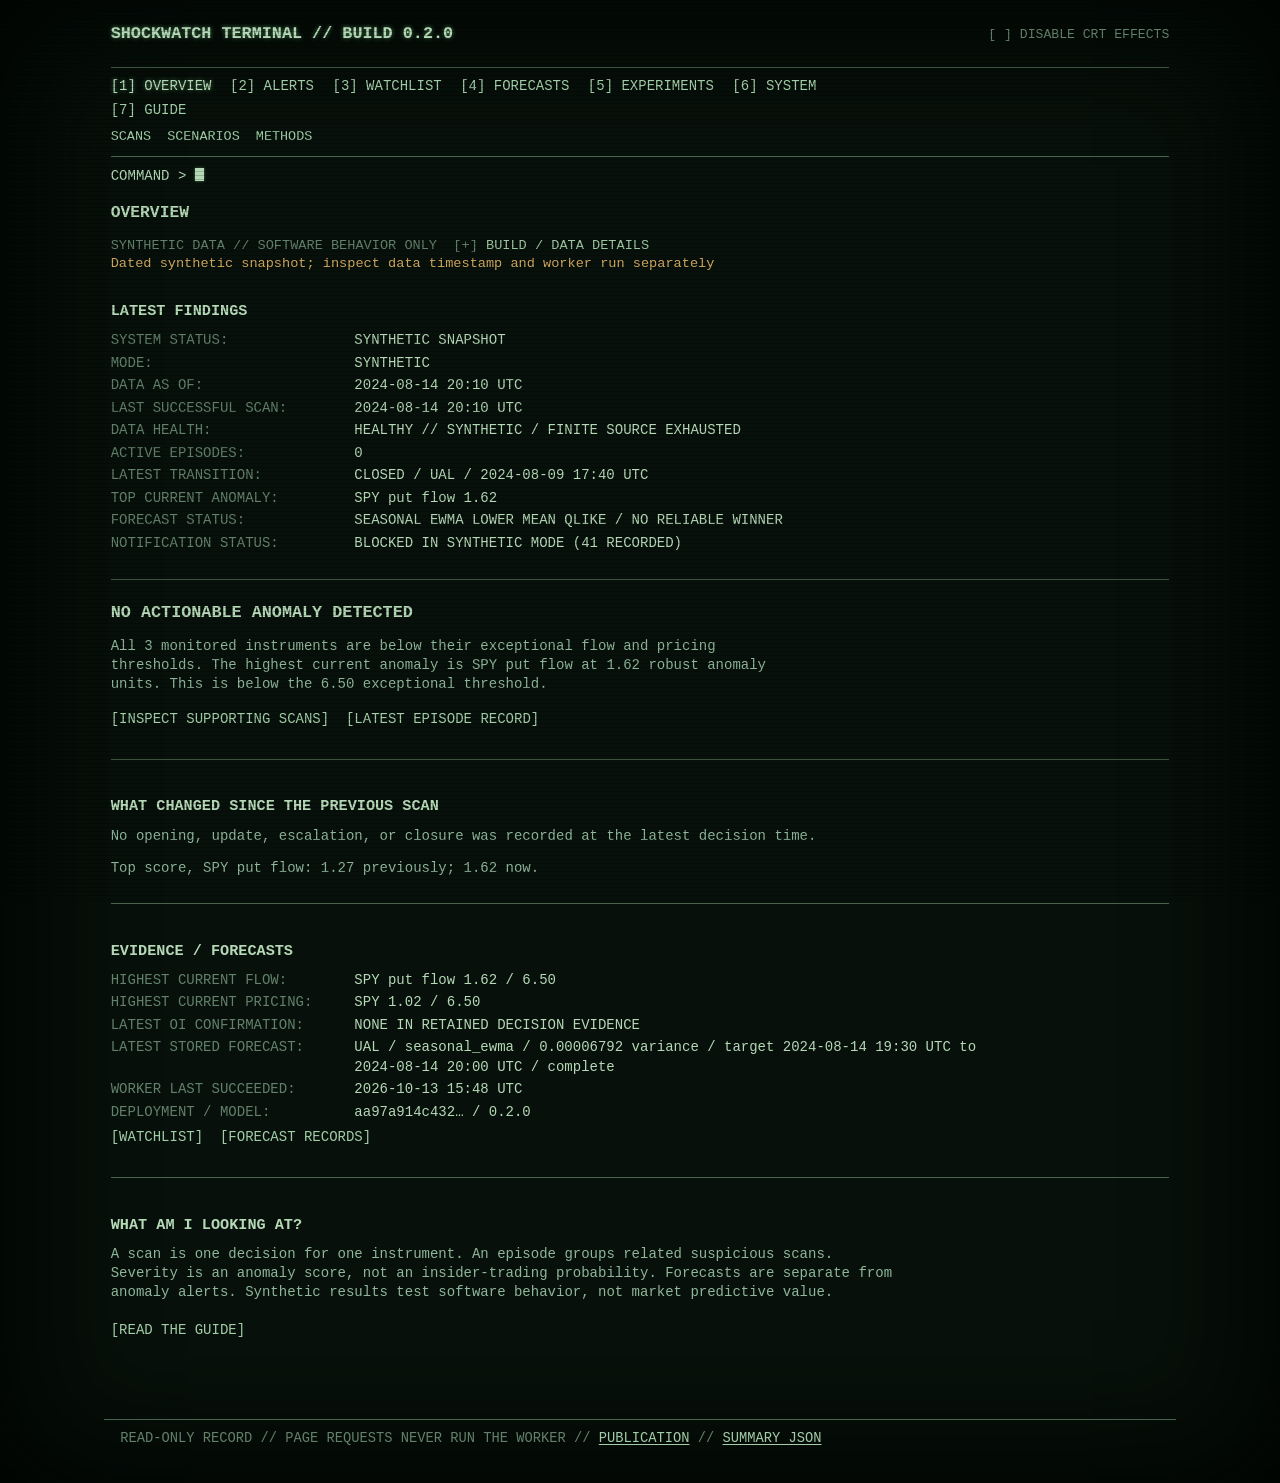
==== commit bc6bd1e8: "Link quiet findings to latest episode" ====
--- a/docs/index.html
+++ b/docs/index.html
@@ -1 +1 @@
-<!doctype html><html lang='en'><head><meta charset='utf-8'><meta name='viewport' content='width=device-width,initial-scale=1'><title>SHOCKWATCH // Overview</title><link rel='stylesheet' href='style.css'></head><body><input class='effects-check' id='effects-off' type='checkbox' aria-label='Disable scanlines and glow'><div class='terminal-screen'><a class='skip' href='#content'>Skip to content</a><header><div class='terminal-head'><h1 class='glow'>SHOCKWATCH TERMINAL // BUILD 0.2.0</h1><label class='effects-label' for='effects-off'><span class='effects-mark' aria-hidden='true'></span> DISABLE CRT EFFECTS</label></div><hr class='terminal-rule'><nav class='command-nav' aria-label='Main commands'><a class='current' aria-current='page' href='index.html'>[1] OVERVIEW</a><a href='episodes.html'>[2] ALERTS</a><a href='instruments.html'>[3] WATCHLIST</a><a href='forecasts.html'>[4] FORECASTS</a><a href='experiments.html'>[5] EXPERIMENTS</a><a href='health.html'>[6] SYSTEM</a><a href='guide.html'>[7] GUIDE</a></nav><div class='sub-nav'><a href='scans.html'>SCANS</a><a href='scenarios.html'>SCENARIOS</a><a href='methods.html'>METHODS</a></div><hr class='terminal-rule'><p class='prompt'>COMMAND &gt; <span class='cursor' aria-hidden='true'></span></p></header><main id='content'><h2>OVERVIEW</h2><div class='screen-meta'>SYNTHETIC DATA // SOFTWARE BEHAVIOR ONLY <details><summary>BUILD / DATA DETAILS</summary><dl class='summary'><div><dt>Dataset ID</dt><dd>synthetic_raw_raw-scenarios-2_1537_160_1</dd></div><div><dt>Mode</dt><dd>synthetic</dd></div><div><dt>Source version</dt><dd>raw-scenarios-2</dd></div><div><dt>Model version</dt><dd>0.2.0</dd></div><div><dt>Build time</dt><dd>2026-10-14T20:46:08.013613+00:00</dd></div><div><dt>Data timestamp</dt><dd>2024-08-14T20:10:00+00:00</dd></div><div><dt>Deployment ID</dt><dd>aa97a914c4328212df08ad3d71177afe3ddec07e4740498e745a1f889b844ba5</dd></div></dl></details><p id='freshness' data-recorded='2026-10-13T15:48:35.384907+00:00'>Dated synthetic snapshot; inspect data timestamp and worker run separately</p></div><section><h3>LATEST FINDINGS</h3><div class='summary'><div><dt>SYSTEM STATUS:</dt><dd>SYNTHETIC SNAPSHOT</dd></div><div><dt>MODE:</dt><dd>SYNTHETIC</dd></div><div><dt>DATA AS OF:</dt><dd>2024-08-14 20:10 UTC</dd></div><div><dt>LAST SUCCESSFUL SCAN:</dt><dd>2024-08-14 20:10 UTC</dd></div><div><dt>DATA HEALTH:</dt><dd>HEALTHY // SYNTHETIC / FINITE SOURCE EXHAUSTED</dd></div><div><dt>ACTIVE EPISODES:</dt><dd>0</dd></div><div><dt>LATEST TRANSITION:</dt><dd>CLOSED / UAL / 2024-08-09 17:40 UTC</dd></div><div><dt>TOP CURRENT ANOMALY:</dt><dd>SPY put flow 1.62</dd></div><div><dt>FORECAST STATUS:</dt><dd>SEASONAL EWMA LOWER MEAN QLIKE / NO RELIABLE WINNER</dd></div><div><dt>NOTIFICATION STATUS:</dt><dd>BLOCKED IN SYNTHETIC MODE (41 RECORDED)</dd></div></div></section><section class='section-rule'><h3 class='finding-title'>NO ACTIONABLE ANOMALY DETECTED</h3><p class='finding-copy'>All 3 monitored instruments are below their exceptional flow and pricing thresholds. The highest current anomaly is SPY put flow at 1.62 robust anomaly units. This is below the 6.50 exceptional threshold.</p><a class='command-link' href='scans.html'>INSPECT SUPPORTING SCANS</a></section><section class='section-rule'><h3>WHAT CHANGED SINCE THE PREVIOUS SCAN</h3><p>No opening, update, escalation, or closure was recorded at the latest decision time.</p><p>Top score, SPY put flow: 1.27 previously; 1.62 now.</p></section><section class='section-rule'><h3>EVIDENCE / FORECASTS</h3><div class='summary'><div><dt>HIGHEST CURRENT FLOW:</dt><dd>SPY put flow 1.62 / 6.50</dd></div><div><dt>HIGHEST CURRENT PRICING:</dt><dd>SPY 1.02 / 6.50</dd></div><div><dt>LATEST OI CONFIRMATION:</dt><dd>NONE IN RETAINED DECISION EVIDENCE</dd></div><div><dt>LATEST STORED FORECAST:</dt><dd>UAL / seasonal_ewma / 0.00006792 variance / target 2024-08-14 19:30 UTC to 2024-08-14 20:00 UTC / complete</dd></div><div><dt>WORKER LAST SUCCEEDED:</dt><dd>2026-10-13 15:48 UTC</dd></div><div><dt>DEPLOYMENT / MODEL:</dt><dd>aa97a914c432… / 0.2.0</dd></div></div><a class='command-link' href='instruments.html'>WATCHLIST</a><a class='command-link' href='forecasts.html'>FORECAST RECORDS</a></section><section class='section-rule'><h3>WHAT AM I LOOKING AT?</h3><p>A scan is one decision for one instrument. An episode groups related suspicious scans. Severity is an anomaly score, not an insider-trading probability. Forecasts are separate from anomaly alerts. Synthetic results test software behavior, not market predictive value.</p><a class='command-link' href='guide.html'>READ THE GUIDE</a></section></main><footer><p>READ-ONLY RECORD // PAGE REQUESTS NEVER RUN THE WORKER // <a href='publication.json'>PUBLICATION</a> // <a href='exports/summary.json'>SUMMARY JSON</a></p></footer></div><script src='site.js'></script></body></html>+<!doctype html><html lang='en'><head><meta charset='utf-8'><meta name='viewport' content='width=device-width,initial-scale=1'><title>SHOCKWATCH // Overview</title><link rel='stylesheet' href='style.css'></head><body><input class='effects-check' id='effects-off' type='checkbox' aria-label='Disable scanlines and glow'><div class='terminal-screen'><a class='skip' href='#content'>Skip to content</a><header><div class='terminal-head'><h1 class='glow'>SHOCKWATCH TERMINAL // BUILD 0.2.0</h1><label class='effects-label' for='effects-off'><span class='effects-mark' aria-hidden='true'></span> DISABLE CRT EFFECTS</label></div><hr class='terminal-rule'><nav class='command-nav' aria-label='Main commands'><a class='current' aria-current='page' href='index.html'>[1] OVERVIEW</a><a href='episodes.html'>[2] ALERTS</a><a href='instruments.html'>[3] WATCHLIST</a><a href='forecasts.html'>[4] FORECASTS</a><a href='experiments.html'>[5] EXPERIMENTS</a><a href='health.html'>[6] SYSTEM</a><a href='guide.html'>[7] GUIDE</a></nav><div class='sub-nav'><a href='scans.html'>SCANS</a><a href='scenarios.html'>SCENARIOS</a><a href='methods.html'>METHODS</a></div><hr class='terminal-rule'><p class='prompt'>COMMAND &gt; <span class='cursor' aria-hidden='true'></span></p></header><main id='content'><h2>OVERVIEW</h2><div class='screen-meta'>SYNTHETIC DATA // SOFTWARE BEHAVIOR ONLY <details><summary>BUILD / DATA DETAILS</summary><dl class='summary'><div><dt>Dataset ID</dt><dd>synthetic_raw_raw-scenarios-2_1537_160_1</dd></div><div><dt>Mode</dt><dd>synthetic</dd></div><div><dt>Source version</dt><dd>raw-scenarios-2</dd></div><div><dt>Model version</dt><dd>0.2.0</dd></div><div><dt>Build time</dt><dd>2026-10-14T20:46:08.013613+00:00</dd></div><div><dt>Data timestamp</dt><dd>2024-08-14T20:10:00+00:00</dd></div><div><dt>Deployment ID</dt><dd>aa97a914c4328212df08ad3d71177afe3ddec07e4740498e745a1f889b844ba5</dd></div></dl></details><p id='freshness' data-recorded='2026-10-13T15:48:35.384907+00:00'>Dated synthetic snapshot; inspect data timestamp and worker run separately</p></div><section><h3>LATEST FINDINGS</h3><div class='summary'><div><dt>SYSTEM STATUS:</dt><dd>SYNTHETIC SNAPSHOT</dd></div><div><dt>MODE:</dt><dd>SYNTHETIC</dd></div><div><dt>DATA AS OF:</dt><dd>2024-08-14 20:10 UTC</dd></div><div><dt>LAST SUCCESSFUL SCAN:</dt><dd>2024-08-14 20:10 UTC</dd></div><div><dt>DATA HEALTH:</dt><dd>HEALTHY // SYNTHETIC / FINITE SOURCE EXHAUSTED</dd></div><div><dt>ACTIVE EPISODES:</dt><dd>0</dd></div><div><dt>LATEST TRANSITION:</dt><dd>CLOSED / UAL / 2024-08-09 17:40 UTC</dd></div><div><dt>TOP CURRENT ANOMALY:</dt><dd>SPY put flow 1.62</dd></div><div><dt>FORECAST STATUS:</dt><dd>SEASONAL EWMA LOWER MEAN QLIKE / NO RELIABLE WINNER</dd></div><div><dt>NOTIFICATION STATUS:</dt><dd>BLOCKED IN SYNTHETIC MODE (41 RECORDED)</dd></div></div></section><section class='section-rule'><h3 class='finding-title'>NO ACTIONABLE ANOMALY DETECTED</h3><p class='finding-copy'>All 3 monitored instruments are below their exceptional flow and pricing thresholds. The highest current anomaly is SPY put flow at 1.62 robust anomaly units. This is below the 6.50 exceptional threshold.</p><a class='command-link' href='scans.html'>INSPECT SUPPORTING SCANS</a><a class='command-link' href='episodes.html#episode-2120cdef893ae73c5f8e'>LATEST EPISODE RECORD</a></section><section class='section-rule'><h3>WHAT CHANGED SINCE THE PREVIOUS SCAN</h3><p>No opening, update, escalation, or closure was recorded at the latest decision time.</p><p>Top score, SPY put flow: 1.27 previously; 1.62 now.</p></section><section class='section-rule'><h3>EVIDENCE / FORECASTS</h3><div class='summary'><div><dt>HIGHEST CURRENT FLOW:</dt><dd>SPY put flow 1.62 / 6.50</dd></div><div><dt>HIGHEST CURRENT PRICING:</dt><dd>SPY 1.02 / 6.50</dd></div><div><dt>LATEST OI CONFIRMATION:</dt><dd>NONE IN RETAINED DECISION EVIDENCE</dd></div><div><dt>LATEST STORED FORECAST:</dt><dd>UAL / seasonal_ewma / 0.00006792 variance / target 2024-08-14 19:30 UTC to 2024-08-14 20:00 UTC / complete</dd></div><div><dt>WORKER LAST SUCCEEDED:</dt><dd>2026-10-13 15:48 UTC</dd></div><div><dt>DEPLOYMENT / MODEL:</dt><dd>aa97a914c432… / 0.2.0</dd></div></div><a class='command-link' href='instruments.html'>WATCHLIST</a><a class='command-link' href='forecasts.html'>FORECAST RECORDS</a></section><section class='section-rule'><h3>WHAT AM I LOOKING AT?</h3><p>A scan is one decision for one instrument. An episode groups related suspicious scans. Severity is an anomaly score, not an insider-trading probability. Forecasts are separate from anomaly alerts. Synthetic results test software behavior, not market predictive value.</p><a class='command-link' href='guide.html'>READ THE GUIDE</a></section></main><footer><p>READ-ONLY RECORD // PAGE REQUESTS NEVER RUN THE WORKER // <a href='publication.json'>PUBLICATION</a> // <a href='exports/summary.json'>SUMMARY JSON</a></p></footer></div><script src='site.js'></script></body></html>
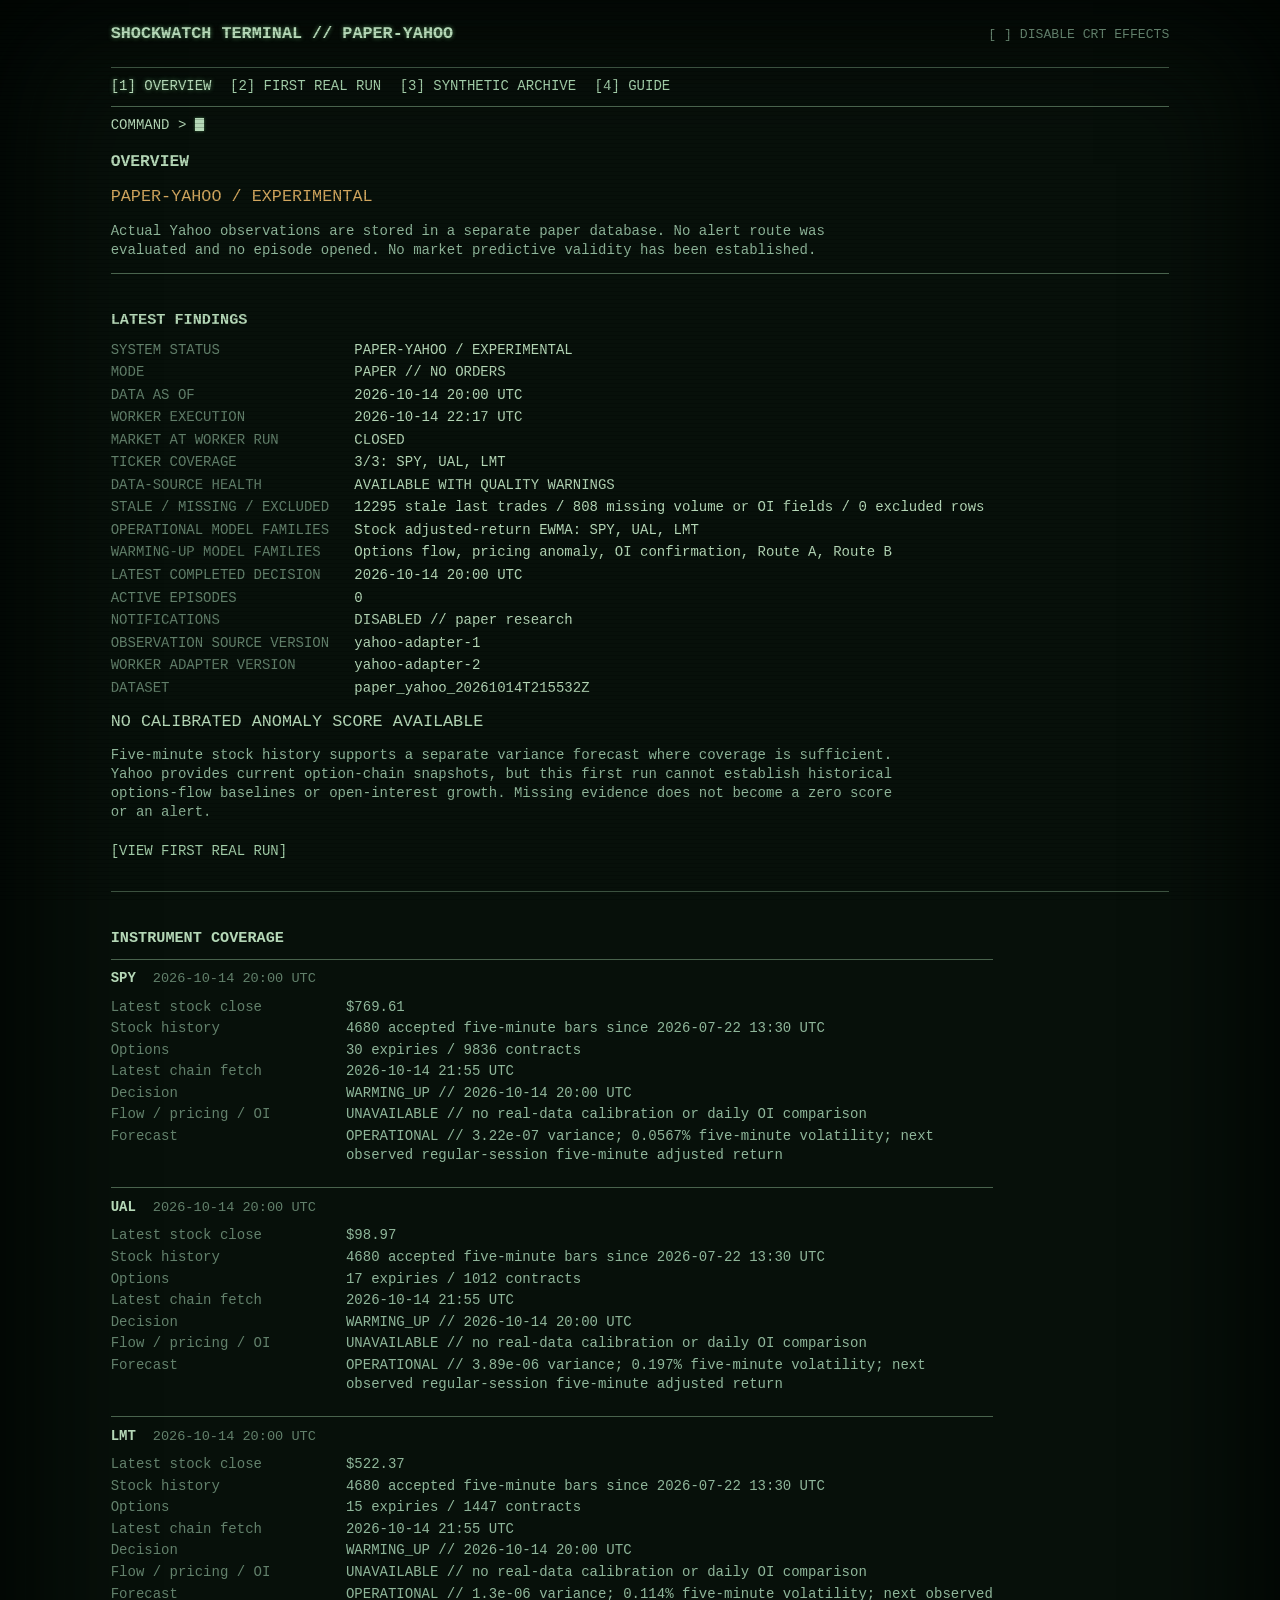
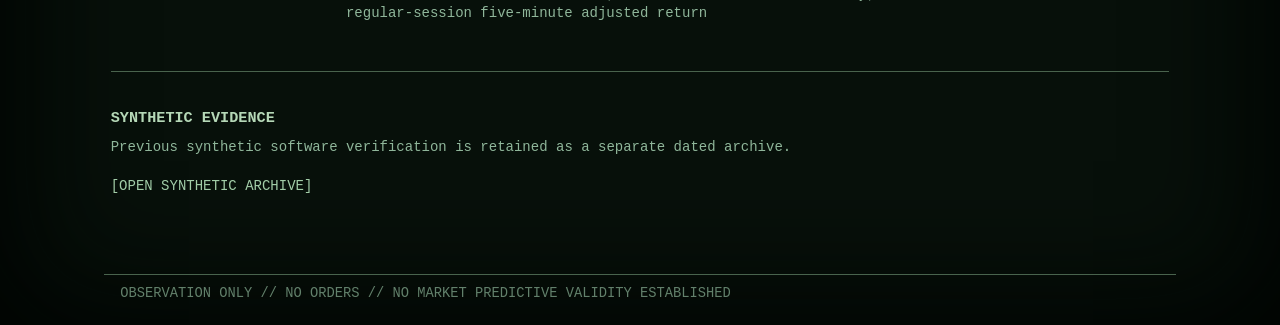
==== commit dac84b2d: "Add isolated Yahoo paper run and public derived snapshot" ====
--- a/docs/index.html
+++ b/docs/index.html
@@ -1 +1 @@
-<!doctype html><html lang='en'><head><meta charset='utf-8'><meta name='viewport' content='width=device-width,initial-scale=1'><title>SHOCKWATCH // Overview</title><link rel='stylesheet' href='style.css'></head><body><input class='effects-check' id='effects-off' type='checkbox' aria-label='Disable scanlines and glow'><div class='terminal-screen'><a class='skip' href='#content'>Skip to content</a><header><div class='terminal-head'><h1 class='glow'>SHOCKWATCH TERMINAL // BUILD 0.2.0</h1><label class='effects-label' for='effects-off'><span class='effects-mark' aria-hidden='true'></span> DISABLE CRT EFFECTS</label></div><hr class='terminal-rule'><nav class='command-nav' aria-label='Main commands'><a class='current' aria-current='page' href='index.html'>[1] OVERVIEW</a><a href='episodes.html'>[2] ALERTS</a><a href='instruments.html'>[3] WATCHLIST</a><a href='forecasts.html'>[4] FORECASTS</a><a href='experiments.html'>[5] EXPERIMENTS</a><a href='health.html'>[6] SYSTEM</a><a href='guide.html'>[7] GUIDE</a></nav><div class='sub-nav'><a href='scans.html'>SCANS</a><a href='scenarios.html'>SCENARIOS</a><a href='methods.html'>METHODS</a></div><hr class='terminal-rule'><p class='prompt'>COMMAND &gt; <span class='cursor' aria-hidden='true'></span></p></header><main id='content'><h2>OVERVIEW</h2><div class='screen-meta'>SYNTHETIC DATA // SOFTWARE BEHAVIOR ONLY <details><summary>BUILD / DATA DETAILS</summary><dl class='summary'><div><dt>Dataset ID</dt><dd>synthetic_raw_raw-scenarios-2_1537_160_1</dd></div><div><dt>Mode</dt><dd>synthetic</dd></div><div><dt>Source version</dt><dd>raw-scenarios-2</dd></div><div><dt>Model version</dt><dd>0.2.0</dd></div><div><dt>Build time</dt><dd>2026-10-14T20:46:08.013613+00:00</dd></div><div><dt>Data timestamp</dt><dd>2024-08-14T20:10:00+00:00</dd></div><div><dt>Deployment ID</dt><dd>aa97a914c4328212df08ad3d71177afe3ddec07e4740498e745a1f889b844ba5</dd></div></dl></details><p id='freshness' data-recorded='2026-10-13T15:48:35.384907+00:00'>Dated synthetic snapshot; inspect data timestamp and worker run separately</p></div><section><h3>LATEST FINDINGS</h3><div class='summary'><div><dt>SYSTEM STATUS:</dt><dd>SYNTHETIC SNAPSHOT</dd></div><div><dt>MODE:</dt><dd>SYNTHETIC</dd></div><div><dt>DATA AS OF:</dt><dd>2024-08-14 20:10 UTC</dd></div><div><dt>LAST SUCCESSFUL SCAN:</dt><dd>2024-08-14 20:10 UTC</dd></div><div><dt>DATA HEALTH:</dt><dd>HEALTHY // SYNTHETIC / FINITE SOURCE EXHAUSTED</dd></div><div><dt>ACTIVE EPISODES:</dt><dd>0</dd></div><div><dt>LATEST TRANSITION:</dt><dd>CLOSED / UAL / 2024-08-09 17:40 UTC</dd></div><div><dt>TOP CURRENT ANOMALY:</dt><dd>SPY put flow 1.62</dd></div><div><dt>FORECAST STATUS:</dt><dd>SEASONAL EWMA LOWER MEAN QLIKE / NO RELIABLE WINNER</dd></div><div><dt>NOTIFICATION STATUS:</dt><dd>BLOCKED IN SYNTHETIC MODE (41 RECORDED)</dd></div></div></section><section class='section-rule'><h3 class='finding-title'>NO ACTIONABLE ANOMALY DETECTED</h3><p class='finding-copy'>All 3 monitored instruments are below their exceptional flow and pricing thresholds. The highest current anomaly is SPY put flow at 1.62 robust anomaly units. This is below the 6.50 exceptional threshold.</p><a class='command-link' href='scans.html'>INSPECT SUPPORTING SCANS</a><a class='command-link' href='episodes.html#episode-2120cdef893ae73c5f8e'>LATEST EPISODE RECORD</a></section><section class='section-rule'><h3>WHAT CHANGED SINCE THE PREVIOUS SCAN</h3><p>No opening, update, escalation, or closure was recorded at the latest decision time.</p><p>Top score, SPY put flow: 1.27 previously; 1.62 now.</p></section><section class='section-rule'><h3>EVIDENCE / FORECASTS</h3><div class='summary'><div><dt>HIGHEST CURRENT FLOW:</dt><dd>SPY put flow 1.62 / 6.50</dd></div><div><dt>HIGHEST CURRENT PRICING:</dt><dd>SPY 1.02 / 6.50</dd></div><div><dt>LATEST OI CONFIRMATION:</dt><dd>NONE IN RETAINED DECISION EVIDENCE</dd></div><div><dt>LATEST STORED FORECAST:</dt><dd>UAL / seasonal_ewma / 0.00006792 variance / target 2024-08-14 19:30 UTC to 2024-08-14 20:00 UTC / complete</dd></div><div><dt>WORKER LAST SUCCEEDED:</dt><dd>2026-10-13 15:48 UTC</dd></div><div><dt>DEPLOYMENT / MODEL:</dt><dd>aa97a914c432… / 0.2.0</dd></div></div><a class='command-link' href='instruments.html'>WATCHLIST</a><a class='command-link' href='forecasts.html'>FORECAST RECORDS</a></section><section class='section-rule'><h3>WHAT AM I LOOKING AT?</h3><p>A scan is one decision for one instrument. An episode groups related suspicious scans. Severity is an anomaly score, not an insider-trading probability. Forecasts are separate from anomaly alerts. Synthetic results test software behavior, not market predictive value.</p><a class='command-link' href='guide.html'>READ THE GUIDE</a></section></main><footer><p>READ-ONLY RECORD // PAGE REQUESTS NEVER RUN THE WORKER // <a href='publication.json'>PUBLICATION</a> // <a href='exports/summary.json'>SUMMARY JSON</a></p></footer></div><script src='site.js'></script></body></html>+<!doctype html><html lang="en"><head><meta charset="utf-8"><meta name="viewport" content="width=device-width,initial-scale=1"><title>SHOCKWATCH // OVERVIEW</title><link rel="stylesheet" href="style.css"></head><body><input class="effects-check" id="effects-off" type="checkbox" aria-label="Disable scanlines and glow"><div class="terminal-screen"><a class="skip" href="#content">Skip to content</a><header><div class="terminal-head"><h1 class="glow">SHOCKWATCH TERMINAL // PAPER-YAHOO</h1><label class="effects-label" for="effects-off"><span class="effects-mark" aria-hidden="true"></span> DISABLE CRT EFFECTS</label></div><hr class="terminal-rule"><nav class="command-nav" aria-label="Main commands"><a class="current" aria-current="page" href="index.html">[1] OVERVIEW</a> <a href="first-real-run.html">[2] FIRST REAL RUN</a> <a href="archive/synthetic_20261014/index.html">[3] SYNTHETIC ARCHIVE</a> <a href="guide.html">[4] GUIDE</a> </nav><hr class="terminal-rule"><p class="prompt">COMMAND &gt; <span class="cursor" aria-hidden="true"></span></p></header><main id="content"><h2>OVERVIEW</h2><p class="finding-title amber">PAPER-YAHOO / EXPERIMENTAL</p><p>Actual Yahoo observations are stored in a separate paper database. No alert route was evaluated and no episode opened. No market predictive validity has been established.</p><section class="section-rule"><h3>LATEST FINDINGS</h3><dl class="summary"><div><dt>SYSTEM STATUS</dt><dd>PAPER-YAHOO / EXPERIMENTAL</dd></div><div><dt>MODE</dt><dd>PAPER // NO ORDERS</dd></div><div><dt>DATA AS OF</dt><dd>2026-10-14 20:00 UTC</dd></div><div><dt>WORKER EXECUTION</dt><dd>2026-10-14 22:17 UTC</dd></div><div><dt>MARKET AT WORKER RUN</dt><dd>CLOSED</dd></div><div><dt>TICKER COVERAGE</dt><dd>3/3: SPY, UAL, LMT</dd></div><div><dt>DATA-SOURCE HEALTH</dt><dd>AVAILABLE WITH QUALITY WARNINGS</dd></div><div><dt>STALE / MISSING / EXCLUDED</dt><dd>12295 stale last trades / 808 missing volume or OI fields / 0 excluded rows</dd></div><div><dt>OPERATIONAL MODEL FAMILIES</dt><dd>Stock adjusted-return EWMA: SPY, UAL, LMT</dd></div><div><dt>WARMING-UP MODEL FAMILIES</dt><dd>Options flow, pricing anomaly, OI confirmation, Route A, Route B</dd></div><div><dt>LATEST COMPLETED DECISION</dt><dd>2026-10-14 20:00 UTC</dd></div><div><dt>ACTIVE EPISODES</dt><dd>0</dd></div><div><dt>NOTIFICATIONS</dt><dd>DISABLED // paper research</dd></div><div><dt>OBSERVATION SOURCE VERSION</dt><dd>yahoo-adapter-1</dd></div><div><dt>WORKER ADAPTER VERSION</dt><dd>yahoo-adapter-2</dd></div><div><dt>DATASET</dt><dd>paper_yahoo_20261014T215532Z</dd></div></dl><p class="finding-title">NO CALIBRATED ANOMALY SCORE AVAILABLE</p><p>Five-minute stock history supports a separate variance forecast where coverage is sufficient. Yahoo provides current option-chain snapshots, but this first run cannot establish historical options-flow baselines or open-interest growth. Missing evidence does not become a zero score or an alert.</p><a class="command-link" href="first-real-run.html">VIEW FIRST REAL RUN</a></section><section class="section-rule"><h3>INSTRUMENT COVERAGE</h3><div class="record"><div class="record-head"><strong>SPY</strong> <span class="secondary">2026-10-14 20:00 UTC</span></div><dl><div><dt>Latest stock close</dt><dd>$769.61</dd></div><div><dt>Stock history</dt><dd>4680 accepted five-minute bars since 2026-07-22 13:30 UTC</dd></div><div><dt>Options</dt><dd>30 expiries / 9836 contracts</dd></div><div><dt>Latest chain fetch</dt><dd>2026-10-14 21:55 UTC</dd></div><div><dt>Decision</dt><dd>WARMING_UP // 2026-10-14 20:00 UTC</dd></div><div><dt>Flow / pricing / OI</dt><dd>UNAVAILABLE // no real-data calibration or daily OI comparison</dd></div><div><dt>Forecast</dt><dd>OPERATIONAL // 3.22e-07 variance; 0.0567% five-minute volatility; next observed regular-session five-minute adjusted return</dd></div></dl></div><div class="record"><div class="record-head"><strong>UAL</strong> <span class="secondary">2026-10-14 20:00 UTC</span></div><dl><div><dt>Latest stock close</dt><dd>$98.97</dd></div><div><dt>Stock history</dt><dd>4680 accepted five-minute bars since 2026-07-22 13:30 UTC</dd></div><div><dt>Options</dt><dd>17 expiries / 1012 contracts</dd></div><div><dt>Latest chain fetch</dt><dd>2026-10-14 21:55 UTC</dd></div><div><dt>Decision</dt><dd>WARMING_UP // 2026-10-14 20:00 UTC</dd></div><div><dt>Flow / pricing / OI</dt><dd>UNAVAILABLE // no real-data calibration or daily OI comparison</dd></div><div><dt>Forecast</dt><dd>OPERATIONAL // 3.89e-06 variance; 0.197% five-minute volatility; next observed regular-session five-minute adjusted return</dd></div></dl></div><div class="record"><div class="record-head"><strong>LMT</strong> <span class="secondary">2026-10-14 20:00 UTC</span></div><dl><div><dt>Latest stock close</dt><dd>$522.37</dd></div><div><dt>Stock history</dt><dd>4680 accepted five-minute bars since 2026-07-22 13:30 UTC</dd></div><div><dt>Options</dt><dd>15 expiries / 1447 contracts</dd></div><div><dt>Latest chain fetch</dt><dd>2026-10-14 21:55 UTC</dd></div><div><dt>Decision</dt><dd>WARMING_UP // 2026-10-14 20:00 UTC</dd></div><div><dt>Flow / pricing / OI</dt><dd>UNAVAILABLE // no real-data calibration or daily OI comparison</dd></div><div><dt>Forecast</dt><dd>OPERATIONAL // 1.3e-06 variance; 0.114% five-minute volatility; next observed regular-session five-minute adjusted return</dd></div></dl></div></section><section class="section-rule"><h3>SYNTHETIC EVIDENCE</h3><p>Previous synthetic software verification is retained as a separate dated archive.</p><a class="command-link" href="archive/synthetic_20261014/index.html">OPEN SYNTHETIC ARCHIVE</a></section></main><footer>OBSERVATION ONLY // NO ORDERS // NO MARKET PREDICTIVE VALIDITY ESTABLISHED</footer></div></body></html>
